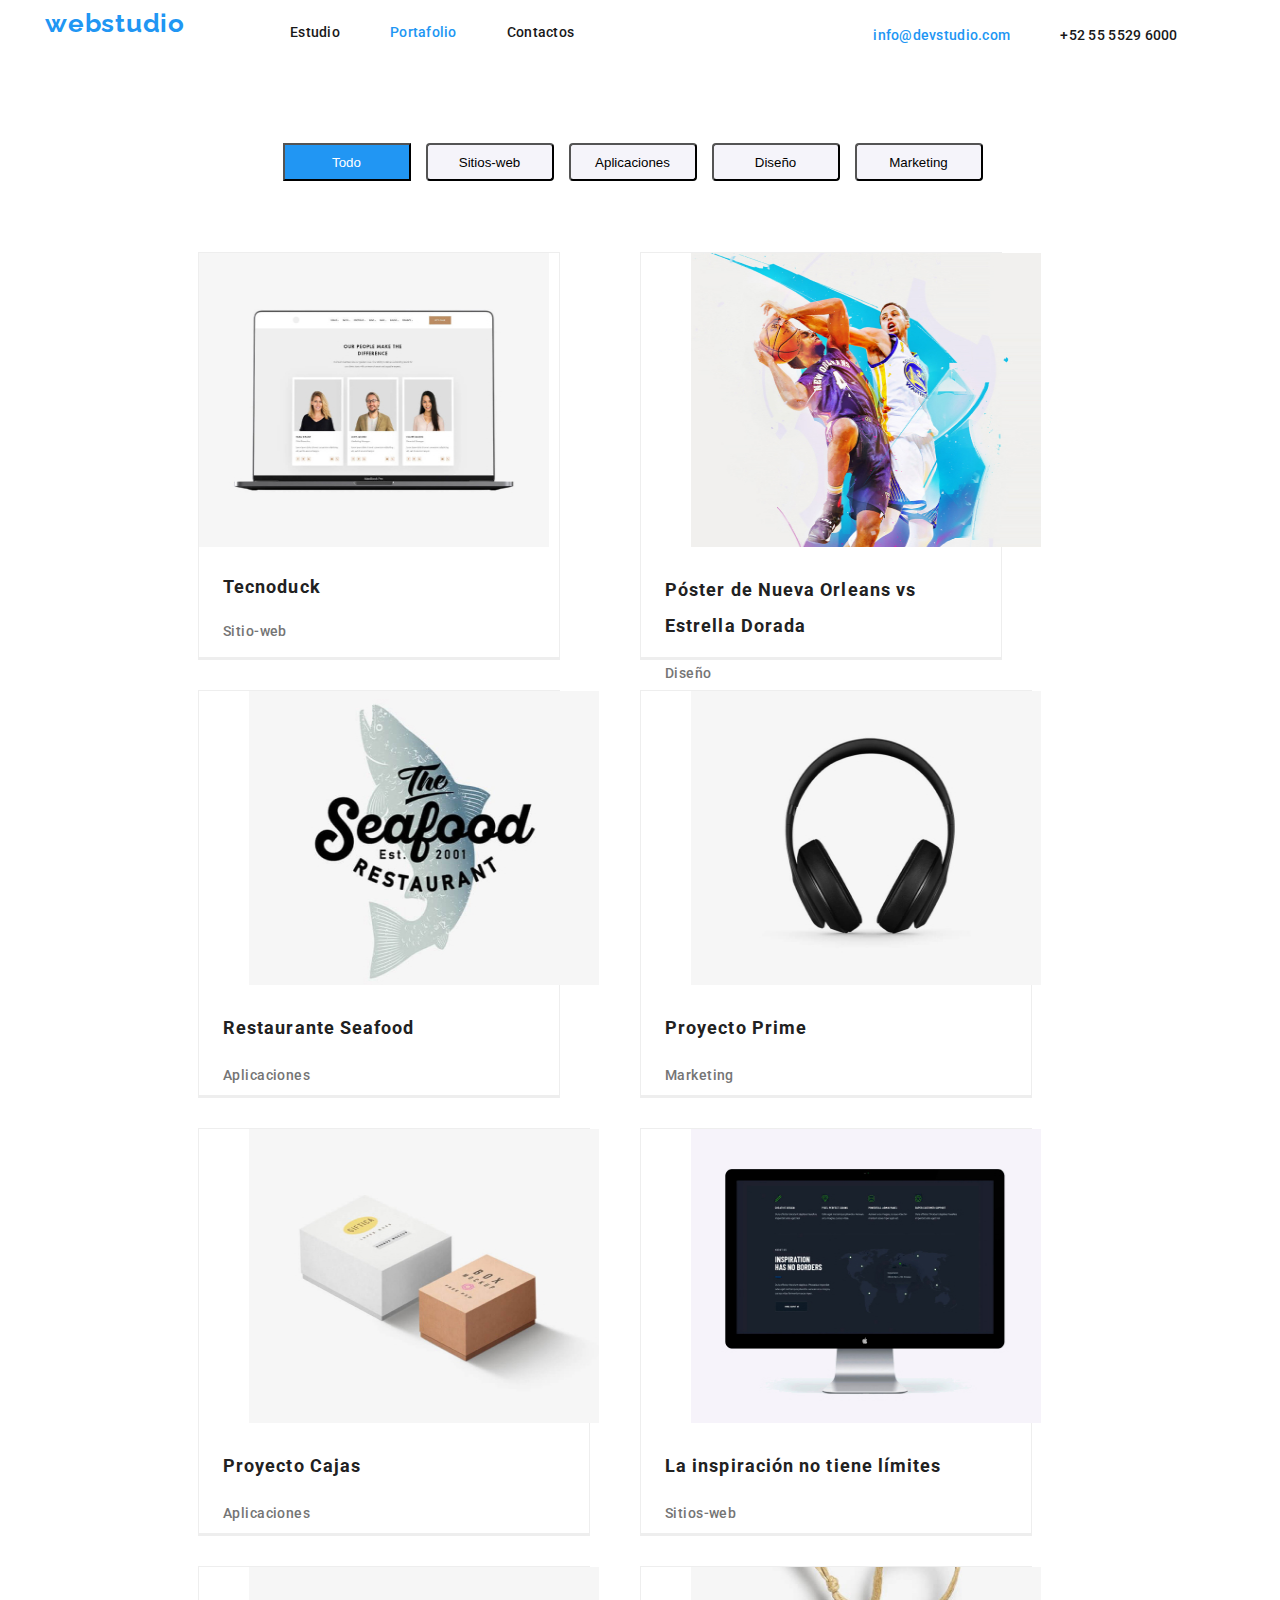
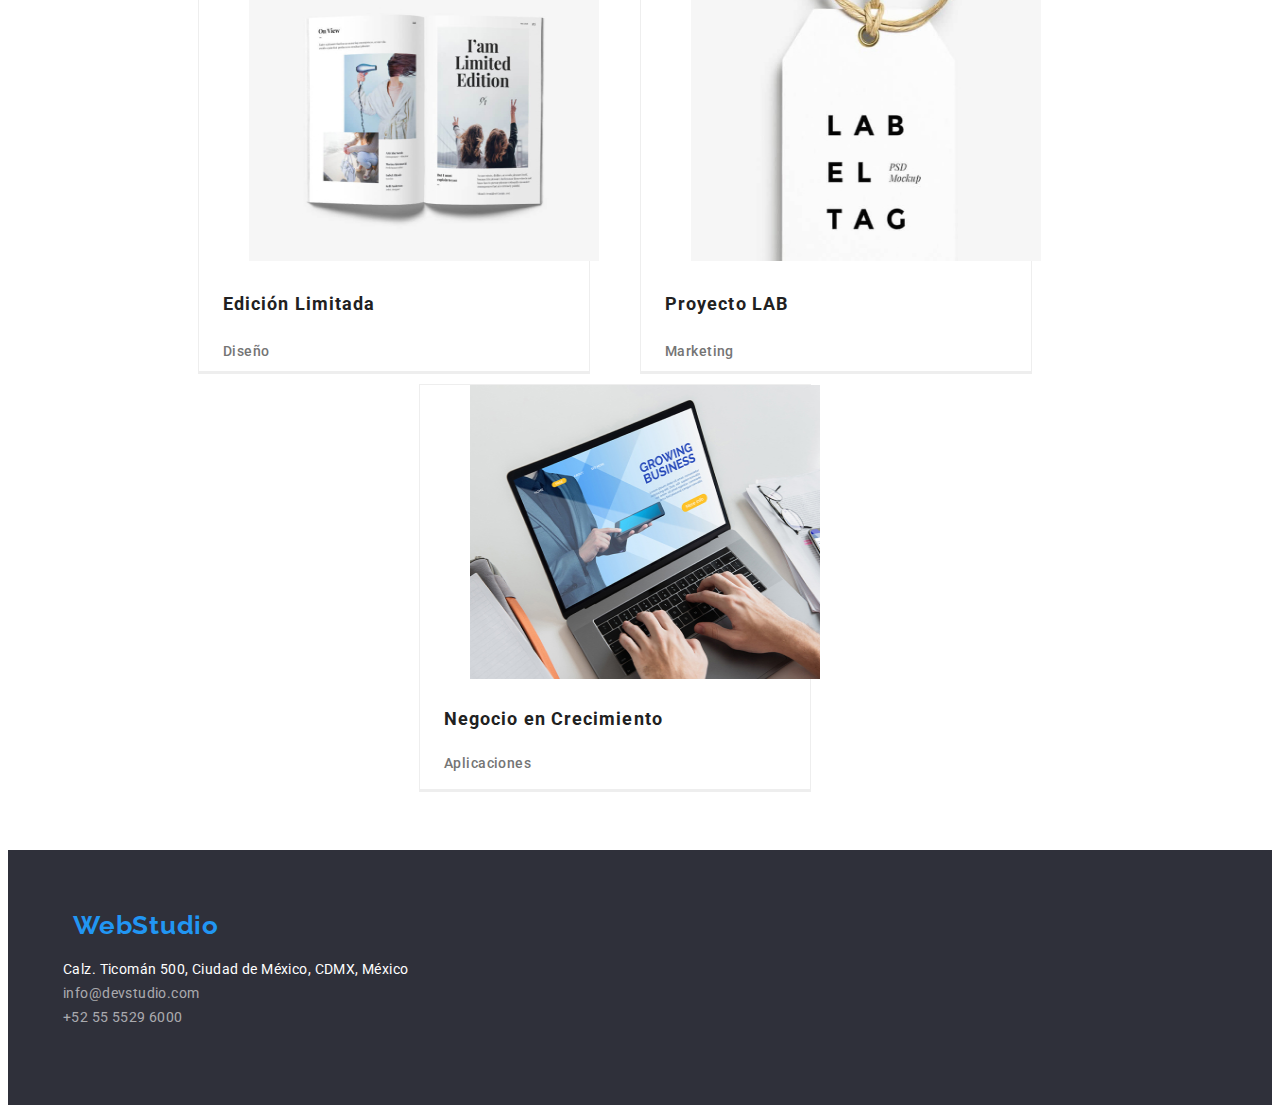
==== portafolio.html @ d55bf47f "Initial commit" ====
<!DOCTYPE html>
<html lang="en">

    <head>
        <meta http-equiv="Content-Type" content="text/html; charset=UTF-8">

        <meta http-equiv="X-UA-Compatible" content="IE=edge">
        <title>STUDIO-PORTAFOLIO</title>
        <meta name="description" content="">
        <meta name="viewport" content="width=device-width, initial-scale=1">
        <link rel="stylesheet" href="./css/styles.css">
        <link
            href="https://fonts.googleapis.com/css2?family=Raleway:wght@700&family=Roboto:wght@400;500;700;900&display=swap"
            rel="stylesheet">
    </head>

    <body class="body">
        <div class="container">
            <header class="header">
                <a class="link-web" href="#">webstudio </a>
                <nav class="container-nav">
                    <ul class="link-navg">
                        
                        <li class="stud-tex"><a class="link" href="./index.html"> Estudio</a></li>
                        <li class="stud-tex"><a class="link-stu" href="./portafolio.html">Portafolio</a></li>
                        <li class="stud-tex"><a class="link" href="#">Contactos</a></li>
                    </ul>
                </nav>
                <ul class="link-contact">
                    <li><a class="email" href="#">info@devstudio.com</a></li>
                    <li><a class="contact" href="tel">+52 55 5529 6000</a></li>
                </ul>
        </div>

        </header>
        <main>
            <section>
                <div class="buttons-container">

                <ul class="con-button">
                    <li class="buttons-portafolio">
                        <button class="button1" type="button">Todo</button>
                    </li>
                    <li class="buttons-portafolio">
                        <button class="button" type="button">Sitios-web</button>
                    </li>
                    <li class="buttons-portafolio">
                        <button class="button" type="button">Aplicaciones</button>
                    </li>
                    <li class="buttons-portafolio">
                        <button class="button" type="button">Diseño</button>
                    </li>
                    <li class="buttons-portafolio">
                        <button class="button" type="button">Marketing</button>
                    </li>
                </ul>
            </div>
             
                    <ul class="cont-portafolio-img">
                        <li class="cont-img-portafolio">
                            <a href="#" class="link-portafolio">
                                <img class="img-portafolio" src="images/imagen-8.jpg" alt="Plano 1" width="370">
                                <h2 class="title-portafolio">Tecnoduck</h2>
                                <p class="text-portafolio">Sitio-web</p>
                        </li>
                        <li class="cont-img-portafolio">
                            <a href="#" class="link-portafolio">
                                <img class="img-portafolio" src="images/imagen-9.jpg" alt="basketball players" width="390"
                                    height="294">
    
                                <h3 class="title-portafolio"> Póster de Nueva Orleans vs Estrella Dorada</h3>
                                <p class="text-portafolio">Diseño</p>
                        </li>
                        <li class="cont-img-portafolio">
                            <a href="#" class="link-portafolio">
                                <img class="img-portafolio" src="images/imagen-10.jpg" alt="restaurant logo" width="390"
                                    height="294">
    
                                <h3 class="title-portafolio"> Restaurante Seafood</h3>
                                <p class="text-portafolio"> Aplicaciones</p>
                        </li>
                        <li class="cont-img-portafolio1">
                            <a href="#" class="link-portafolio">
                                <img class="img-portafolio" src="images/imagen-11.jpg" alt="headphones" width="390"
                                    height="294">
    
                                <h3 class="title-portafolio"> Proyecto Prime</h3>
                                <p class="text-portafolio"> Marketing</p>
                        </li>
                        <li class="cont-img-portafolio1">
                            <a href="#" class="link-portafolio">
                                <img class="img-portafolio" src="images/imagen-12.jpg" alt="boxess" width="390"
                                    height="294">
    
                                <h3 class="title-portafolio"> Proyecto Cajas</h3>
                                <p class="text-portafolio">Aplicaciones</p>
                        </li>
                        <li class="cont-img-portafolio1">
                            <a href="#" class="link-portafolio">
                                <img class="img-portafolio" src="images/imagen-13.jpg" alt="pc" width="390" height="294">
    
                                <h3 class="title-portafolio"> La inspiración no tiene límites</h3>
                                <p class="text-portafolio">Sitios-web</p>
                        </li>
                        <li class="cont-img-portafolio2"> 
                            <a href="#" class="link-portafolio">
                                <img class="img-portafolio" src="images/imagen-14.jpg" alt="magazine" width="390"
                                    height="294">
    
    
                                <h3 class="title-portafolio"> Edición Limitada</h3>
                                <p class="text-portafolio">Diseño</p>
                        </li>
                        <li class="cont-img-portafolio2">
                            <a href="#" class="link-portafolio">
                                <img class="img-portafolio" src="images/imagen-15.jpg" alt="label" width="390" height="294">
    
                                <h3 class="title-portafolio"> Proyecto LAB</h3>
                                <p class="text-portafolio"> Marketing</p>
                        </li>
                        <li class="cont-img-portafolio2">
                            <a href="#" class="link-portafolio">
                                <img class="img-portafolio" src="images/imagen-16.jpg" alt="pc" width="390" height="294">
    
                                <h2 class="title-portafolio"> Negocio en Crecimiento</h2>
                                <p class="text-portafolio"> Aplicaciones</p>
                        </li>
                    </ul>
        </main>
        <footer class="container-ftr">
            <a class="link-web" href="">WebStudio</a>
            <address>
                <ul class="ul">
                    <li>
                        <a class="link2" href="ссылка google map" target="_blank" rel="noopener noreferrer">Calz.
                            Ticomán 500, Ciudad
                            de México, CDMX, México</a>
                    </li>
                    <li>
                        <a class="link3" href="mailto:info@devstudio.com">info@devstudio.com</a>
                    </li>
                    <li>
                        <a class="link3" href="tel:380961111111">+52 55 5529 6000 </a>
                    </li>
                </ul>
            </address>
        </footer>

    </body>
---- css/styles.css ----
body {
  font-family: 'Roboto', 'Arial', sans-serif;
  background: #ffffff;
}
:root {
  --var-color-text: #757575;
  --var-color-fondo-hover-focus: #2196f3;
  --var-colo-text-hover-focus: #ffffff;
  --var-color-fondo: #2f303a;
  --var-color-fondo1: #f5f4fa;
}
.container {
  width: 1200px;
  margin-left: 15px;
  margin-right: 15px;
  margin: 0 auto;margin: auto;
  padding-bottom: 50px;
  font-style: normal;
  font-weight: 700;
  font-size: 36px;
  line-height: 1.166em;
  text-align: center;
  letter-spacing: 0.03em;
  color: var(--var-color-title);
}
.header {
  background: #ffffff;
  height: 40px;
  display: flex;
}

.link-web {
  width: 145px;
height: 31px;
left: 215px;
top: 24px;

font-family: 'Raleway';
font-style: normal;
font-weight: 700;
font-size: 26px;
line-height: 31px;
/* identical to box height */

text-align: right;
letter-spacing: 0.03em;

color: #2196F3;
}

.link-navg {
  display: flex;
  list-style: none;
  margin: auto;
  width: 281px;
  height: 16px;
  left: 453px;
  top: 32px;
}
.container-nav {
  display: flex;
  padding-left: 15px;
}


.stud-tex {
  font-size: 14px;
line-height: 16px;
letter-spacing: 0.02em;
text-decoration: none;
color: #212121;

}

a {
  text-decoration: none;
  font-style: normal;
  font-weight: 500;
  font-size: 14px;
  line-height: 1.7142em;
  letter-spacing: 0.02em;
  color: var(--var-color-text);
  margin-right: 50px;
  padding: 0px;
}

.link-navg a:hover,
.link-navg a:focus {
  color: var(--var-color-fondo-hover-focus);
}
.link  {
  font-style: 14px;
  display: flex;
  text-decoration: none;
  color: #19191a;
}
.link-stu {
  color: #2196F3;
}
.link-contact {
  display: flex;
  list-style: none;
  margin: auto;
  padding: 0px;
  padding-left: 290px;
  color: #2196f3;
}


.email {
  font-size: 14px;
  color: #2196f3;
}

.contact {
  font-size: 14px;
  cursor: pointer;
  color: #19191a;
}
.contact:hover {
  font-size: 14px;
  cursor: pointer;
  color:#2196f3;
}


main {
  background: var(--var-colo-text-hover-focus);
}

.container-prin {
  background: var(--var-color-fondo);
  filter: drop-shadow(0px 4px 4px rgba(0, 0, 0, 0.25));
  margin: auto;
  padding-top: 200px;
  padding-bottom: 200px;
}

.title {
  width: 696px;
  display: block;
  margin: 0 auto;
  padding: 0px;
  padding-bottom: 30px;
  font-style: normal;
  font-weight: 900;
  font-size: 44px;
  line-height: 1.363em;
 

  text-align: center;
  justify-content: center;
  letter-spacing: 0.06em;
  text-transform: uppercase;

  color: #FFFFFF;
}
.button-index {
  /* Centrar boton */
  display: flex;
  margin: 0 auto;
  align-items: center;
  justify-content: center;
  background: #2196F3;
  color: #FFFFFF;
  padding-top: 10px;
  padding-left: 32px;
  padding-right: 32px;
  padding-bottom: 10px;

  font-family: inherit;
  font-style: normal;
  font-weight: 700;
  font-size: 16px;
  line-height: 1.875em;
  letter-spacing: 0.06em;
  cursor: pointer;
  border-radius: 4px;
  border: 2px solid var(--brand-color);
}

.button-index:hover,
.button-index:focus,
.button-index:active {
  background: var(--var-color-fondo-hover-focus);
  color: var(--var-colo-text-hover-focus);
}
.button-index:hover {
  background: #2196f3;
  color: #ffffff;
}

section {
  margin: 0 auto;
  padding-top: 24px;
}
.principal-detalles {
  padding: 0px;
  margin: 0 auto;
  display: flex;
}

.principal-detalles ul {
  display: flex;
  justify-content: center;
  margin: 0 auto;
  padding: 0px;
}

.lis-detalle {
  margin-right: 30px;
  list-style: none;
  display: flex;
}

.title-a {
  font-style: normal;
  font-weight: 700;
  font-size: 14px;
  line-height: 1.428em;
  letter-spacing: 0.03em;
  text-transform: uppercase;
  margin: 0 auto;
  color: var(--var-color-title);
}

.text-a {
  width: 270px;
  margin: auto;
  font-size: 14px;
  line-height: 1.71em;
  
  letter-spacing: 0.00em;
  color: var(--var-color-text);
}
.title:hover,
.title-a:hover,
.title-a:focus,
.text-a:hover,
.text-a:active,
.title2:hover {
    text-decoration: underline var(--var-color-fondo-hover-focus) 1px;
}
.container-imges {
  display: flex;
  flex-wrap: wrap;
  justify-content: center;
  margin: auto;
  padding-top: 94px;
  padding-bottom: 94px;
  width: 1173.16px;
height: 425px;
left: 215px;
top: 991px;

}

.title2 {
  margin: 70px;
  padding-bottom: 50px;
  font-style: normal;
  font-weight: 700;
  font-size: 36px;
  line-height: 1.166em;
  text-align: center;
  letter-spacing: 0.03em;
  color: var(--var-color-title);
}
.list-img {
    margin: 0px;
    padding: 30px;
    list-style: none;
    display: flex;
    width: 1173.16px;
height: 425px;
left: 215px;
top: 991px;
margin-left: 65.26px;
border: 20px;
margin-bottom: 20px;

}
.images-detalle {
  width: 373.16px;
  height: 323.7px;
  margin-left: 2S.26px;
  margin-right: 23.42px;
  list-style: none;
  
}

.images-prin-detalle {
  width: 373.16px;
  height: 323.7px;
  margin-bottom: 20px;
}

.images-prin-detalle:hover {
  border: 2px solid var(--var-color-fondo-hover-focus);
  border-radius: 2px;
  list-style: none;
  color: #2196F3;
}
.container-equipo {
  display: flex;
  flex-wrap: wrap;
  background: var(--var-color-fondo1);
  padding-bottom: 94px;
  padding-top: 94px;
}
.list-equipo {
  display: flex;
  list-style: none;

}

.title3 {
 margin: auto;
    padding-bottom: 50px;
    font-style: normal;
    font-weight: 700;
    font-size: 36px;
    line-height: 1.166em;
    text-align: center;
    letter-spacing: 0.03em;
    color: var(--var-color-title);
}
.cont-equi {
  background: #FFFFFF;
    margin-right: 30px;
    padding-bottom: 30px;

    box-shadow: 0px 1px 3px rgba(0, 0, 0, 0.12), 0px 1px 1px rgba(0, 0, 0, 0.14), 0px 2px 1px rgba(0, 0, 0, 0.2);
    border-radius: 0px 0px 4px 4px;
}
.cont-equi:hover,
.title3:hover {
  text-decoration: underline var(--var-color-fondo-hover-focus) 1px;
}

footer {
  min-width: 250;
  /* height: 252px; */
  padding-left: 15px;
  padding-top: 60px;
  padding-bottom: 60px;
  background: var(--var-color-fondo);
}

.container-foo {
  margin: 42px;
  padding:0em;
  margin-top: auto;
}
.link2 {
  width: 231px;
  height: 21px;
  left: 215px;
  top: 2258px;
  
  font-family: 'Roboto';
  font-style: normal;
  font-weight: 400;
  font-size: 14px;
  line-height: 24px;
  /* or 171% */
  
  letter-spacing: 0.03em;
  
  color: #FFFFFF;
}
.link2:hover {
  color: #2196f3;
}

.link3 {
  width: 231px;
height: 21px;
left: 215px;
top: 2329px;

font-family: 'Roboto';
font-style: normal;
font-weight: 400;
font-size: 14px;
line-height: 24px;
/* or 171% */

letter-spacing: 0.03em;

color: rgba(255, 255, 255, 0.6);
}
.link3:hover {
  color: #2196f3;
}
.buttons-conatiner {
  margin: 0 auto;
    padding: 0px;
}
.con-button {
  display: flex;
    align-items: center;
    justify-content: center;
    margin: auto;
    padding: 0px;
    padding-bottom: 50px;
    width: 611px;
height: 80px;
left: 520px;
top: 200px;
}
ul {
  list-style: none;
}
.button {
  width: 128px;
height: 38px;
left: calc(50% - 128px/2 - 160px);
top: calc(50% - 38px/2 - 735px);
margin-right: 15px;

background: #F5F4FA;
border-radius: 4px;
}
.button1 {
  cursor: pointer;

  background: #2196f3;
  color: #ffffff;
  width: 128px;
  height: 38px;
  left: calc(50% - 128px/2 - 160px);
  top: calc(50% - 38px/2 - 735px);
  margin-right: 15px;
  

}

.button1,
.button:hover {
  background: #2196f3;
  color: #ffffff;
}
img:hover {
  left: calc(50% - 370px / 2);
  top: calc(50% - 404px / 2 - 464px);

  background: #ffffff;
  border: 1px solid #eeeeee;
  color: #2196f3;
}

.title1 {
  font-style: normal;
    font-weight: 700;
    font-size: 14px;
    text-align: center;
    line-height: 1.428em;
    letter-spacing: 0.03em;
    text-transform: uppercase;
    color: var(--var-color-title);
}
.text1 {
  margin: auto;
    font-size: 14px;
    text-align: center;
    line-height: 1.71em;
    /* or 171% */
    letter-spacing: 0.03em;
    color: var(--var-color-text);
}

.img-equipo:hover {
  border: 2px solid var(--var-color-fondo-hover-focus);
  border-radius: 2px;
}
samp {
  font-family: monospace;
}
.link-footer {
  list-style: none;
  font-style: normal;
  padding: 0%;
  width: 231px;
  height: 92px;
  justify-content: center;
  margin: 42px;
  padding: 0%;
}

.link-footer a:hover,
.link-footer a:focus {
  color: var(--var-color-fondo-hover-focus);
}

.link-footer a {
  text-decoration: none;
  font-style: normal;

}
.cont-portafolio-img {
  margin: 0 auto;
  padding: 0px;
  display: flex;
  flex-wrap: wrap;
  justify-content: center;
  
}
.cont-img-portafolio {
  width: 370px;
  height: 404px;
  margin-right: 30px;
  margin-bottom: 30px;
  border: 1px solid #EEEEEE;
  border-bottom: 3px solid #EEEEEE;
}


.img-portafolio {
  width: 350px;
  height: 294px;
 
  cursor: pointer;
}
.img-portafolio:hover {
  border: 2px solid var(--var-color-fondo-hover-focus);
  border-radius: 2px;
  list-style: none;
  color: #2196F3;

  color: var(--var-color-title);
}
.cont-img-portafolio {
  width: 360px;
  height: 404px;
  margin-bottom: 30px;
  border: 1px solid #EEEEEE;
  border-bottom: 3px solid #EEEEEE;
}
.cont-img-portafolio1 {
  width: 390px;
  height: 404px;
  margin-bottom: 30px;
  border: 1px solid #EEEEEE;
  border-bottom: 3px solid #EEEEEE;
}

.cont-img-portafolio2 {
  width: 390px;
  height: 404px;
  margin-bottom: 10px;
  border: 1px solid #EEEEEE;
  border-bottom: 3px solid #EEEEEE;
}

.cont-img-portafolio3 {
  width: 350px;
  height: 400px;
  margin-bottom: 30px;
  border: 1px solid #EEEEEE;
  border-bottom: 3px solid #EEEEEE;
}

.cont-img-portafolio:hover,
.cont-img-portafolio1:hover,
.cont-img-portafolio2:hover,
.cont-img-portafolio3:hover {
  background: #FFFFFF;
  box-shadow: 0px 1px 1px rgba(0, 0, 0, 0.12), 0px 4px 4px rgba(0, 0, 0, 0.06), 1px 4px 6px rgba(0, 0, 0, 0.16);
}
.title-portafolio {
  margin-left: 24px;
  margin-right: 24px;
  font-style: normal;
  font-weight: 700;
  font-size: 18px;
  line-height: 2em;
  color: #212121;
 
  letter-spacing: 0.06em;
}

.text-portafolio {
  margin-left: 24px;
  margin-right: 24px;
  font-size: 14px;
  line-height: 1.71em;
  letter-spacing: 0.03em;
  color: var(--var-color-text);
}
.title-portafolio:hover,
.text-portafolio:hover {
    text-decoration: underline var(--var-color-fondo-hover-focus) 1px;
    

  }
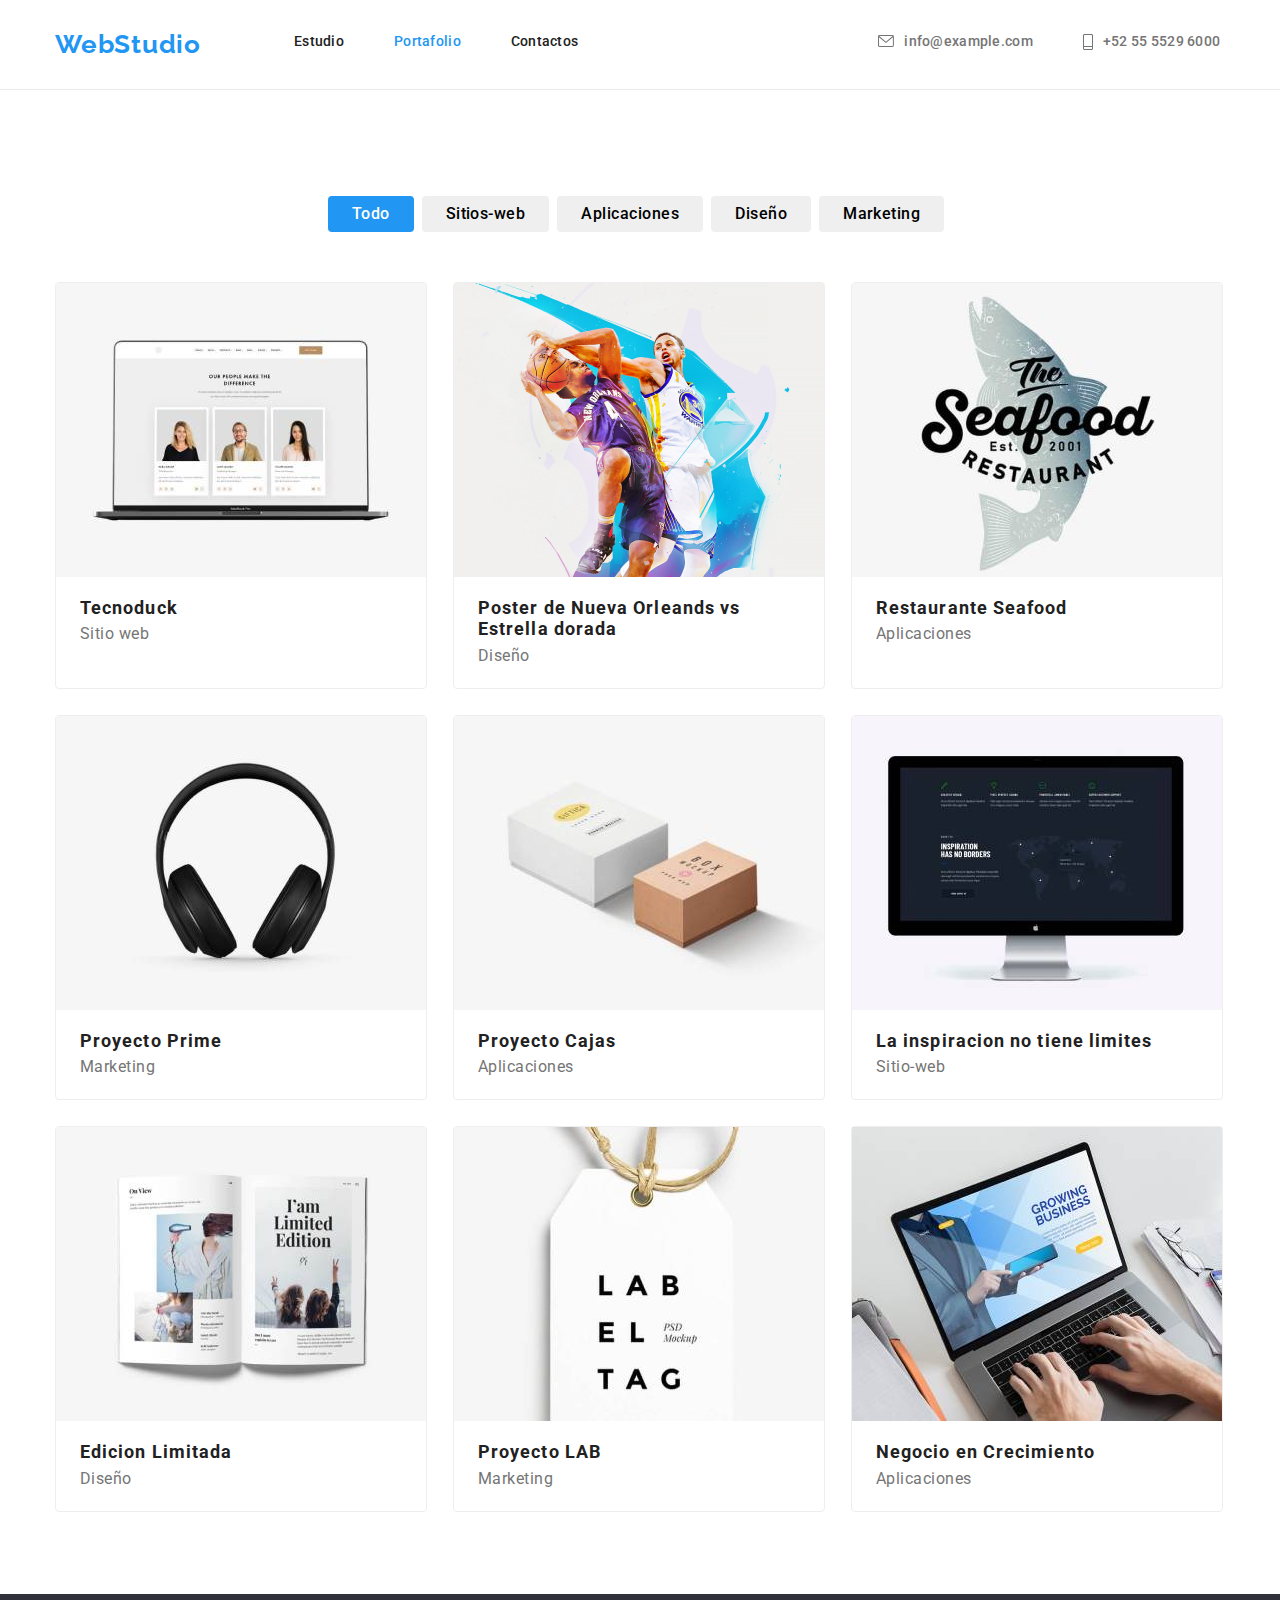
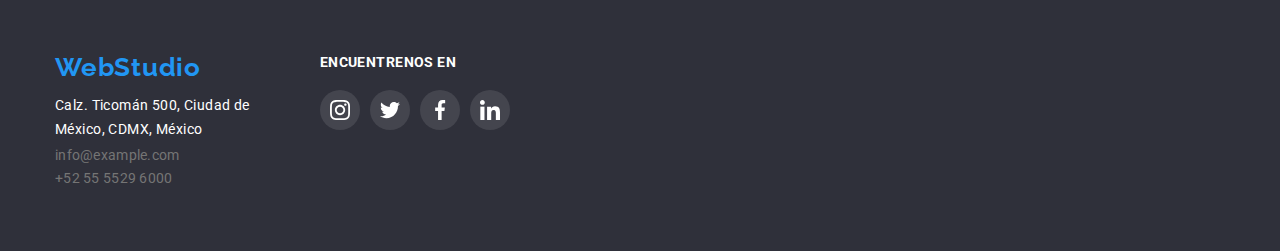
==== commit 569a7522: "commit 4" ====
--- a/portafolio.html
+++ b/portafolio.html
@@ -1,149 +1,222 @@
 <!DOCTYPE html>
 <html lang="en">
-
-    <head>
-        <meta http-equiv="Content-Type" content="text/html; charset=UTF-8">
-
-        <meta http-equiv="X-UA-Compatible" content="IE=edge">
-        <title>STUDIO-PORTAFOLIO</title>
-        <meta name="description" content="">
-        <meta name="viewport" content="width=device-width, initial-scale=1">
-        <link rel="stylesheet" href="./css/styles.css">
-        <link
-            href="https://fonts.googleapis.com/css2?family=Raleway:wght@700&family=Roboto:wght@400;500;700;900&display=swap"
-            rel="stylesheet">
-    </head>
-
-    <body class="body">
+  <head>
+    <meta charset="UTF-8" />
+    <meta http-equiv="X-UA-Compatible" content="IE=edge" />
+    <meta name="viewport" content="width=device-width, initial-scale=1.0" />
+    <title>tarea de casa 2</title>
+    <!-- Primeramente el normalizador -->
+    <link
+      rel="stylesheet"
+      href="https://cdnjs.cloudflare.com/ajax/libs/modern-normalize/1.0.0/modern-normalize.min.css"
+    />
+    <link rel="stylesheet" href="./css/styles.css" />
+    <link rel="preconnect" href="https://fonts.googleapis.com" />
+    <link rel="preconnect" href="https://fonts.gstatic.com" crossorigin />
+    <link
+      href="https://fonts.googleapis.com/css2?family=Raleway:wght@700&family=Roboto:wght@400;500;700;900&display=swap"
+      rel="stylesheet"
+    />
+  </head>
+  <body>
+    <header class="container-header">
+      <div class="container flex">
+        <nav class="container-nav">
+          <a class="header-webstudio" href="webStudio">WebStudio</a>
+          <ul class="set-header">
+            <li class="item-header">
+              <a class="header-text" href="./index.html"> Estudio</a>
+            </li>
+            <li class="item-header">
+              <a class="header-text portafolio" href="./portafolio.html">
+                Portafolio</a
+              >
+            </li>
+            <li class="item-header">
+              <a class="header-text" href="Contactos"> Contactos</a>
+            </li>
+          </ul>
+        </nav>
+        <ul class="set-link-header">
+          <li class="item-header">
+            <svg class="icons-header">
+              <use href="./images/symbol-defs.svg#icon-sobre"></use>
+            </svg>
+            <a class="a-header-text" href="info@example.com">
+              info@example.com
+            </a>
+          </li>
+          <li class="item-header">
+            <svg class="icons-header telefonio">
+              <use href="./images/symbol-defs.svg#icon-telefonio"></use>
+            </svg>
+            <a class="a-header-text" href="+525555296000"> +52 55 5529 6000 </a>
+          </li>
+        </ul>
+      </div>
+    </header>
+    <main>
+      <section class="container-briefcase">
         <div class="container">
-            <header class="header">
-                <a class="link-web" href="#">webstudio </a>
-                <nav class="container-nav">
-                    <ul class="link-navg">
-                        
-                        <li class="stud-tex"><a class="link" href="./index.html"> Estudio</a></li>
-                        <li class="stud-tex"><a class="link-stu" href="./portafolio.html">Portafolio</a></li>
-                        <li class="stud-tex"><a class="link" href="#">Contactos</a></li>
-                    </ul>
-                </nav>
-                <ul class="link-contact">
-                    <li><a class="email" href="#">info@devstudio.com</a></li>
-                    <li><a class="contact" href="tel">+52 55 5529 6000</a></li>
-                </ul>
+          <ul class="set-filter-briefcase">
+            <li class="item-filter-briefcase">
+              <button type="button" class="filter-briefcase todo">Todo</button>
+            </li>
+            <li class="item-filter-briefcase">
+              <button type="button" class="filter-briefcase sitio">
+                Sitios-web
+              </button>
+            </li>
+            <li class="item-filter-briefcase">
+              <button type="button" class="filter-briefcase aplicaciones">
+                Aplicaciones
+              </button>
+            </li>
+            <li class="item-filter-briefcase">
+              <button type="button" class="filter-briefcase diseño">
+                Diseño
+              </button>
+            </li>
+            <li class="item-filter-briefcase">
+              <button type="button" class="filter-briefcase marketing">
+                Marketing
+              </button>
+            </li>
+          </ul>
+          <ul class="set-products">
+            <li class="item-products">
+              <a href="product" class="link-products">
+                <img src="./images/computerthree.jpg" alt="Computerthree" />
+                <h2 class="title-information">Tecnoduck</h2>
+                <p class="contens-information">Sitio web</p>
+              </a>
+            </li>
+            <li class="item-products">
+              <a href="product" class="link-products">
+                <img
+                  src="./images/basketball.jpg"
+                  alt="Poster New Orleans VS Golden Star"
+                />
+                <h2 class="title-information">
+                  Poster de Nueva Orleands vs<br />
+                  Estrella dorada
+                </h2>
+                <p class="contens-information">Diseño</p>
+              </a>
+            </li>
+            <li class="item-products">
+              <a href="product" class="link-products">
+                <img
+                  src="./images/theseafood.jpg"
+                  alt="The Seafood Restaurant"
+                />
+                <h2 class="title-information">Restaurante Seafood</h2>
+                <p class="contens-information">Aplicaciones</p>
+              </a>
+            </li>
+            <li class="item-products">
+              <a href="product" class="link-products">
+                <img src="./images/headphones.jpg" alt="Headphones" />
+                <h2 class="title-information">Proyecto Prime</h2>
+                <p class="contens-information">Marketing</p>
+              </a>
+            </li>
+            <li class="item-products">
+              <a href="product" class="link-products">
+                <img src="./images/thebox.jpg" alt="The Boxs" />
+                <h2 class="title-information">Proyecto Cajas</h2>
+                <p class="contens-information">Aplicaciones</p>
+              </a>
+            </li>
+            <li class="item-products">
+              <a href="product" class="link-products">
+                <img src="./images/computer.jpg" alt="Computer" />
+                <h2 class="title-information">
+                  La inspiracion no tiene limites
+                </h2>
+                <p class="contens-information">Sitio-web</p>
+              </a>
+            </li>
+            <li class="item-products">
+              <a href="product" class="link-products">
+                <img src="./images/magazine.jpg" alt="Magazine" />
+                <h2 class="title-information">Edicion Limitada</h2>
+                <p class="contens-information">Diseño</p>
+              </a>
+            </li>
+            <li class="item-products">
+              <a href="product" class="link-products">
+                <img src="./images/label.jpg" alt="Labeltag" />
+                <h2 class="title-information">Proyecto LAB</h2>
+                <p class="contens-information">Marketing</p>
+              </a>
+            </li>
+            <li class="item-products">
+              <a href="product" class="link-products">
+                <img src="./images/computertwo.jpg" alt="Computer Two" />
+                <h2 class="title-information">Negocio en Crecimiento</h2>
+                <p class="contens-information">Aplicaciones</p>
+              </a>
+            </li>
+          </ul>
         </div>
-
-        </header>
-        <main>
-            <section>
-                <div class="buttons-container">
-
-                <ul class="con-button">
-                    <li class="buttons-portafolio">
-                        <button class="button1" type="button">Todo</button>
-                    </li>
-                    <li class="buttons-portafolio">
-                        <button class="button" type="button">Sitios-web</button>
-                    </li>
-                    <li class="buttons-portafolio">
-                        <button class="button" type="button">Aplicaciones</button>
-                    </li>
-                    <li class="buttons-portafolio">
-                        <button class="button" type="button">Diseño</button>
-                    </li>
-                    <li class="buttons-portafolio">
-                        <button class="button" type="button">Marketing</button>
-                    </li>
-                </ul>
-            </div>
-             
-                    <ul class="cont-portafolio-img">
-                        <li class="cont-img-portafolio">
-                            <a href="#" class="link-portafolio">
-                                <img class="img-portafolio" src="images/imagen-8.jpg" alt="Plano 1" width="370">
-                                <h2 class="title-portafolio">Tecnoduck</h2>
-                                <p class="text-portafolio">Sitio-web</p>
-                        </li>
-                        <li class="cont-img-portafolio">
-                            <a href="#" class="link-portafolio">
-                                <img class="img-portafolio" src="images/imagen-9.jpg" alt="basketball players" width="390"
-                                    height="294">
-    
-                                <h3 class="title-portafolio"> Póster de Nueva Orleans vs Estrella Dorada</h3>
-                                <p class="text-portafolio">Diseño</p>
-                        </li>
-                        <li class="cont-img-portafolio">
-                            <a href="#" class="link-portafolio">
-                                <img class="img-portafolio" src="images/imagen-10.jpg" alt="restaurant logo" width="390"
-                                    height="294">
-    
-                                <h3 class="title-portafolio"> Restaurante Seafood</h3>
-                                <p class="text-portafolio"> Aplicaciones</p>
-                        </li>
-                        <li class="cont-img-portafolio1">
-                            <a href="#" class="link-portafolio">
-                                <img class="img-portafolio" src="images/imagen-11.jpg" alt="headphones" width="390"
-                                    height="294">
-    
-                                <h3 class="title-portafolio"> Proyecto Prime</h3>
-                                <p class="text-portafolio"> Marketing</p>
-                        </li>
-                        <li class="cont-img-portafolio1">
-                            <a href="#" class="link-portafolio">
-                                <img class="img-portafolio" src="images/imagen-12.jpg" alt="boxess" width="390"
-                                    height="294">
-    
-                                <h3 class="title-portafolio"> Proyecto Cajas</h3>
-                                <p class="text-portafolio">Aplicaciones</p>
-                        </li>
-                        <li class="cont-img-portafolio1">
-                            <a href="#" class="link-portafolio">
-                                <img class="img-portafolio" src="images/imagen-13.jpg" alt="pc" width="390" height="294">
-    
-                                <h3 class="title-portafolio"> La inspiración no tiene límites</h3>
-                                <p class="text-portafolio">Sitios-web</p>
-                        </li>
-                        <li class="cont-img-portafolio2"> 
-                            <a href="#" class="link-portafolio">
-                                <img class="img-portafolio" src="images/imagen-14.jpg" alt="magazine" width="390"
-                                    height="294">
-    
-    
-                                <h3 class="title-portafolio"> Edición Limitada</h3>
-                                <p class="text-portafolio">Diseño</p>
-                        </li>
-                        <li class="cont-img-portafolio2">
-                            <a href="#" class="link-portafolio">
-                                <img class="img-portafolio" src="images/imagen-15.jpg" alt="label" width="390" height="294">
-    
-                                <h3 class="title-portafolio"> Proyecto LAB</h3>
-                                <p class="text-portafolio"> Marketing</p>
-                        </li>
-                        <li class="cont-img-portafolio2">
-                            <a href="#" class="link-portafolio">
-                                <img class="img-portafolio" src="images/imagen-16.jpg" alt="pc" width="390" height="294">
-    
-                                <h2 class="title-portafolio"> Negocio en Crecimiento</h2>
-                                <p class="text-portafolio"> Aplicaciones</p>
-                        </li>
-                    </ul>
-        </main>
-        <footer class="container-ftr">
-            <a class="link-web" href="">WebStudio</a>
-            <address>
-                <ul class="ul">
-                    <li>
-                        <a class="link2" href="ссылка google map" target="_blank" rel="noopener noreferrer">Calz.
-                            Ticomán 500, Ciudad
-                            de México, CDMX, México</a>
-                    </li>
-                    <li>
-                        <a class="link3" href="mailto:info@devstudio.com">info@devstudio.com</a>
-                    </li>
-                    <li>
-                        <a class="link3" href="tel:380961111111">+52 55 5529 6000 </a>
-                    </li>
-                </ul>
-            </address>
-        </footer>
-
-    </body>+      </section>
+    </main>
+    <!--Footer-->
+    <footer class="container-footer">
+      <div class="container flex">
+        <div class="block">
+          <a class="header-webstudio-footer" href="webStudio">WebStudio</a>
+          <address class="address-footer">
+            <p class="p-footer">
+              Calz. Ticomán 500, Ciudad de <br />México, CDMX, México
+            </p>
+            <ul class="set-addrees-footer">
+              <li class="item-a-footer">
+                <a class="a-footer" href="info@example.com">
+                  info@example.com</a
+                >
+              </li>
+              <li class="item-a-footer">
+                <a class="a-footer" href="+525555296000"> +52 55 5529 6000 </a>
+              </li>
+            </ul>
+          </address>
+        </div>
+        <div class="container-footer-icons">
+          <p class="title-meet">ENCUENTRENOS EN</p>
+          <ul class="set-footer-icons">
+            <li>
+              <div class="circle-footer-icons">
+                <svg class="social-media-footer">
+                  <use href="./images/symbol-defs.svg#icon-instagram"></use>
+                </svg>
+              </div>
+            </li>
+            <li>
+              <div class="circle-footer-icons">
+                <svg class="social-media-footer">
+                  <use href="./images/symbol-defs.svg#icon-twitter"></use>
+                </svg>
+              </div>
+            </li>
+            <li>
+              <div class="circle-footer-icons">
+                <svg class="social-media-footer">
+                  <use href="./images/symbol-defs.svg#icon-facebook"></use>
+                </svg>
+              </div>
+            </li>
+            <li>
+              <div class="circle-footer-icons">
+                <svg class="social-media-footer">
+                  <use href="./images/symbol-defs.svg#icon-linkedin"></use>
+                </svg>
+              </div>
+            </li>
+          </ul>
+        </div>
+      </div>
+    </footer>
+  </body>
+</html>
--- a/css/styles.css
+++ b/css/styles.css
@@ -1,596 +1,649 @@
+html {
+  box-sizing: border-box;
+}
+
+:root {
+  --color-text: #212121;
+  --background-color-heroes: #2f303a;
+  --border-buttom-header-color: #ececec;
+  --background-color-header: #ffffff;
+  --background-color-team: #f5f4fa;
+  --color-pseudoclase: #2196f3;
+  --color-link: #757575;
+  --item-products-border: #eeeeee;
+  --background-color-icons-footer: rgba(255, 255, 255, 0.1);
+  --color-icons: rgba(117, 117, 117, 1);
+  --background-color-heroes-degrade: rgba(47, 48, 58, 0.4);
+}
+
+*,
+*::after,
+*::before {
+  box-sizing: inherit;
+}
+/* Estilos para poner a cero la sangría superior de los elementos */
+h1,
+h2,
+h3,
+h4,
+h5,
+h6,
+p {
+  margin-top: 0;
+  margin-bottom: 0;
+}
+/* Clase para restablecer las propiedades básicas de las listas (ul) */
+ul {
+  list-style: none;
+  padding-left: 0;
+  text-decoration: none;
+  margin: 0;
+}
+/* Clase para restablecer las propiedades básicas de los enlaces */
+a {
+  text-decoration: none;
+  color: inherit;
+}
+/* Propiedades para la correcta visualización de las imágenes */
+img {
+  display: block;
+  max-width: 100%;
+  height: auto;
+}
+/* Propiedad para anular la cursiva en address */
+
+address {
+  font-style: normal;
+}
+
 body {
-  font-family: 'Roboto', 'Arial', sans-serif;
-  background: #ffffff;
-}
-:root {
-  --var-color-text: #757575;
-  --var-color-fondo-hover-focus: #2196f3;
-  --var-colo-text-hover-focus: #ffffff;
-  --var-color-fondo: #2f303a;
-  --var-color-fondo1: #f5f4fa;
-}
+  font-size: 14px;
+  font-family: 'Roboto', sans-serif;
+  letter-spacing: 0.03em;
+  color: var(--color-text);
+}
+
+/* header */
+
 .container {
   width: 1200px;
-  margin-left: 15px;
-  margin-right: 15px;
-  margin: 0 auto;margin: auto;
-  padding-bottom: 50px;
-  font-style: normal;
-  font-weight: 700;
-  font-size: 36px;
-  line-height: 1.166em;
-  text-align: center;
-  letter-spacing: 0.03em;
-  color: var(--var-color-title);
-}
-.header {
-  background: #ffffff;
-  height: 40px;
-  display: flex;
-}
-
-.link-web {
-  width: 145px;
-height: 31px;
-left: 215px;
-top: 24px;
-
-font-family: 'Raleway';
-font-style: normal;
-font-weight: 700;
-font-size: 26px;
-line-height: 31px;
-/* identical to box height */
-
-text-align: right;
-letter-spacing: 0.03em;
-
-color: #2196F3;
-}
-
-.link-navg {
-  display: flex;
-  list-style: none;
-  margin: auto;
-  width: 281px;
+  padding-left: 15px;
+  padding-right: 15px;
+  margin-left: auto;
+  margin-right: auto;
+}
+
+.flex {
+  display: flex;
+}
+
+.container-header {
+  display: flex;
+  background-color: var(--background-color-header);
+  border-bottom: 1px solid var(--border-buttom-header-color);
+}
+
+.container-nav {
+  display: flex;
+}
+
+.header-webstudio {
+  color: var(--color-pseudoclase);
+  font-family: 'Raleway', sans-serif;
+  font-size: 26px;
+  font-weight: 700;
+  line-height: 1.1em;
+  letter-spacing: 0.03em;
+  text-align: right;
+  text-decoration: none;
+  padding: 30px 0px;
+  margin-right: 93px;
+}
+
+.set-header {
+  display: flex;
+  padding: 30px 0px;
+  margin-right: 300px;
+}
+
+.header-text {
+  font-size: 14px;
+  font-weight: 500;
+  line-height: 1.7em;
+  letter-spacing: 0.02em;
+  text-decoration: none;
+}
+
+.header-text:hover,
+.header-text:focus {
+  color: var(--color-pseudoclase);
+}
+
+.set-link-header {
+  display: flex;
+  padding: 30px 0px;
+}
+
+.item-header {
+  display: flex;
+}
+
+.item-header:not(:last-child) {
+  margin-right: 50px;
+}
+
+.estudio {
+  color: var(--color-pseudoclase);
+}
+
+.portafolio {
+  color: var(--color-pseudoclase);
+}
+
+.a-header-text {
+  color: var(--color-link);
+  font-weight: 500;
+  font-size: 14px;
+  line-height: 1.7em;
+  letter-spacing: 0.02em;
+  text-decoration: none;
+  text-align: right;
+}
+
+.icons-header {
+  height: 12px;
+  width: 16px;
+  fill: var(--color-icons);
+  cursor: pointer;
+  margin-right: 10px;
+  margin-top: 5px;
+}
+
+.telefonio {
   height: 16px;
-  left: 453px;
-  top: 32px;
-}
-.container-nav {
-  display: flex;
-  padding-left: 15px;
-}
-
-
-.stud-tex {
-  font-size: 14px;
-line-height: 16px;
-letter-spacing: 0.02em;
-text-decoration: none;
-color: #212121;
-
-}
-
-a {
-  text-decoration: none;
-  font-style: normal;
-  font-weight: 500;
-  font-size: 14px;
-  line-height: 1.7142em;
-  letter-spacing: 0.02em;
-  color: var(--var-color-text);
-  margin-right: 50px;
-  padding: 0px;
-}
-
-.link-navg a:hover,
-.link-navg a:focus {
-  color: var(--var-color-fondo-hover-focus);
-}
-.link  {
-  font-style: 14px;
-  display: flex;
-  text-decoration: none;
-  color: #19191a;
-}
-.link-stu {
-  color: #2196F3;
-}
-.link-contact {
-  display: flex;
-  list-style: none;
-  margin: auto;
-  padding: 0px;
-  padding-left: 290px;
-  color: #2196f3;
-}
-
-
-.email {
-  font-size: 14px;
-  color: #2196f3;
-}
-
-.contact {
-  font-size: 14px;
-  cursor: pointer;
-  color: #19191a;
-}
-.contact:hover {
-  font-size: 14px;
-  cursor: pointer;
-  color:#2196f3;
-}
-
-
-main {
-  background: var(--var-colo-text-hover-focus);
-}
-
-.container-prin {
-  background: var(--var-color-fondo);
-  filter: drop-shadow(0px 4px 4px rgba(0, 0, 0, 0.25));
-  margin: auto;
+  width: 10px;
+  margin-top: 4px;
+}
+
+.item-header:hover .a-header-text {
+  color: var(--color-pseudoclase);
+}
+
+.item-header:hover .icons-header {
+  fill: var(--color-pseudoclase);
+}
+
+/* Main Section Heroes */
+.container-heroes {
+  background-image: linear-gradient(rgba(35, 39, 50, 0.6), rgba(5, 7, 12, 0.6)),
+    url(../images/Imagen.jpg);
   padding-top: 200px;
   padding-bottom: 200px;
 }
 
-.title {
-  width: 696px;
-  display: block;
-  margin: 0 auto;
-  padding: 0px;
-  padding-bottom: 30px;
+.heroes-title {
+  color: white;
+
   font-style: normal;
   font-weight: 900;
   font-size: 44px;
-  line-height: 1.363em;
- 
-
-  text-align: center;
-  justify-content: center;
+  line-height: 60px;
+
+  text-align: center;
   letter-spacing: 0.06em;
   text-transform: uppercase;
-
-  color: #FFFFFF;
-}
-.button-index {
-  /* Centrar boton */
-  display: flex;
-  margin: 0 auto;
+}
+
+.heroes-button {
+  margin: auto;
+  gap: 10px;
+  padding: 10px 32px;
+  font-style: normal;
+  font-weight: 700;
+  font-size: 16px;
+  line-height: 1.8;
+  display: flex;
+  letter-spacing: 0.06em;
+  cursor: pointer;
+  box-shadow: 0px 4px 4px rgba(0, 0, 0, 0.15);
+  border-radius: 4px;
+  margin-top: 30px;
+  background-color: var(--color-pseudoclase);
+  color: var(--background-color-header);
+}
+
+/* Main Section indicators */
+
+.container-indicators {
+  padding-top: 95px;
+  padding-bottom: 94px;
+}
+
+.item-indicadors {
+  flex-basis: calc((100%-90px) / 4);
+}
+
+.box-indicators {
+  width: 270px;
+  height: 120px;
+  background: #f5f4fa;
+  border-radius: 4px;
+  margin-bottom: 30px;
+  display: inline-flex;
+}
+
+.icons-indicators {
+  padding: 25px 100px;
+  fill: var(--color-icons);
+  cursor: pointer;
+}
+
+.icons-indicators:hover {
+  fill: #2196f3;
+}
+
+.card-set-indicators {
+  display: flex;
+  gap: 30px;
+}
+
+.indicators-title {
+  color: var(--color-text);
+  font-size: 14px;
+  font-weight: 700;
+  line-height: 1.7;
+  letter-spacing: 0.03em;
+  text-align: left;
+  margin-bottom: 10px;
+}
+
+.indicators-text {
+  color: var(--color-link);
+  font-size: 14px;
+  font-weight: 400;
+  line-height: 1.7;
+  letter-spacing: 0.03em;
+  text-align: left;
+}
+
+/* Main Section dedicate */
+
+.container-dedicate {
+  margin: auto;
+  mix-blend-mode: normal;
+}
+
+.dedicate-our-title {
+  font-size: 36px;
+  font-weight: 700;
+  line-height: 1.5;
+  letter-spacing: 0.03em;
+  text-align: center;
+  margin-bottom: 55.05px;
+}
+
+.set-images-dedicate {
+  display: flex;
+  margin: auto;
+  justify-content: center;
+  gap: 30px;
+}
+
+.background {
+  width: 373px;
+  height: 323px;
+  position: relative;
+}
+
+.box-dedicate-bottom {
+  width: 370px;
+  height: 70px;
+  background: rgba(47, 48, 58, 0.8);
+  position: absolute;
+  bottom: 0;
+}
+
+.text-dedicate {
+  font-weight: 700;
+  font-size: 14px;
+  line-height: 1.5;
+  text-align: center;
+  letter-spacing: 0.03em;
+  text-transform: uppercase;
+  color: var(--background-color-header);
+  padding: 27px 79px;
+}
+
+/* Main Section team */
+
+.our-team {
+  margin-top: 94px;
+  background-color: var(--background-color-team);
+}
+
+.title-our-team {
+  font-size: 36px;
+  font-weight: 700;
+  line-height: 1.5;
+  letter-spacing: 0.03em;
+  text-align: center;
+  margin: auto;
+  padding-top: 94px;
+}
+
+.set-images-team {
+  display: flex;
+  margin-top: 50px;
+  padding-bottom: 94px;
+  gap: 30px;
+}
+
+.item-our-team {
+  box-shadow: 0px 1px 3px rgba(0, 0, 0, 0.12), 0px 1px 1px rgba(0, 0, 0, 0.14),
+    0px 2px 1px rgba(0, 0, 0, 0.2);
+  border-radius: 0px 0px 4px 4px;
+  background-color: white;
+}
+
+.name-employee {
+  color: var(--color-text);
+  font-size: 16px;
+  font-weight: 500;
+  line-height: 1.5;
+  letter-spacing: 0.03em;
+  text-align: center;
+  padding-top: 30px;
+}
+
+.function-employee {
+  color: var(--color-link);
+  font-size: 16px;
+  font-weight: 400;
+  line-height: 1.5;
+  letter-spacing: 0.03em;
+  text-align: center;
+  margin-top: 10px;
+}
+
+.icons-our-team {
+  display: flex;
+  padding-top: 16px;
+  padding-bottom: 30px;
   align-items: center;
   justify-content: center;
-  background: #2196F3;
-  color: #FFFFFF;
-  padding-top: 10px;
-  padding-left: 32px;
-  padding-right: 32px;
-  padding-bottom: 10px;
-
-  font-family: inherit;
-  font-style: normal;
-  font-weight: 700;
+  gap: 15px;
+}
+
+.hover-conjunt-team:hover .circle-our-team-icons {
+  background-color: var(--color-pseudoclase);
+}
+.hover-conjunt-team:hover .social-media {
+  fill: var(--background-color-header);
+}
+
+.circle-our-team-icons {
+  height: 40px;
+  width: 40px;
+  border-radius: 50%;
+  display: flex;
+  align-items: center;
+  justify-content: center;
+  cursor: pointer;
+}
+
+.circle-our-team-icons:hover {
+  background-color: var(--color-pseudoclase);
+}
+
+.social-media {
+  height: 20px;
+  width: 20px;
+  fill: var(--color-icons);
+  cursor: pointer;
+}
+
+.social-media:hover {
+  fill: var(--background-color-header);
+}
+
+.container-regular-customers {
+  padding-bottom: 151px;
+}
+
+.title-regular-customers {
+  font-size: 36px;
+  font-weight: 700;
+  line-height: 1.5;
+  letter-spacing: 0.03em;
+  text-align: center;
+  padding-top: 59px;
+  margin-bottom: 44px;
+}
+
+.set-regular-customer {
+  gap: 30px;
+  display: flex;
+}
+
+.logos-regular-customer {
+  box-sizing: border-box;
+  border: 1px solid #afb1b8;
+  border-radius: 4px;
+  width: 170px;
+  height: 81px;
+  padding: 14px 32px;
+  fill: var(--color-icons);
+  cursor: pointer;
+}
+
+.box-regular-customer:hover .logos-regular-customer {
+  fill: var(--color-pseudoclase);
+  border-color: var(--color-pseudoclase);
+}
+
+/* page Briefcase*/
+
+/* Desde este punto se maneja la pagina de portafolio */
+
+/* main section FilterBriefcase */
+
+.container-briefcase {
+  background-color: white;
+  margin: auto;
+}
+
+.set-filter-briefcase {
+  display: flex;
+  padding-top: 106px;
+  align-items: center;
+  justify-content: center;
+}
+
+.item-filter-briefcase {
+  margin-right: 8px;
+}
+
+.filter-briefcase {
+  border-radius: 4px;
   font-size: 16px;
-  line-height: 1.875em;
+  font-weight: 500;
+  line-height: 1.5;
+  letter-spacing: 0.03em;
+  text-align: center;
+  border: none;
+  cursor: pointer;
+  padding: 6px 24px;
+}
+
+.filter-briefcase:hover,
+.filter-briefcase:focus {
+  box-shadow: 0px 2px 2px 0px rgba(0, 0, 0, 0.12);
+
+  box-shadow: 0px 1px 2px 0px rgba(0, 0, 0, 0.08);
+
+  box-shadow: 0px 3px 1px 0px rgba(0, 0, 0, 0.1);
+}
+
+.todo {
+  background: var(--color-pseudoclase);
+  color: white;
+  text-align: center;
+}
+
+.filter-briefcase:hover,
+.filter-briefcase:focus {
+  background: var(--color-pseudoclase);
+  color: white;
+}
+
+/* main section products */
+
+.set-products {
+  display: flex;
+  flex-wrap: wrap;
+  margin-top: 50px;
+  padding-bottom: 82px;
+  gap: 26px;
+}
+
+.item-products {
+  background-color: var(--background-color-header);
+  border-radius: 4px;
+  border: 1px solid var(--item-products-border);
+}
+
+.item-products:hover {
+  box-shadow: 1px 4px 6px 0px rgba(0, 0, 0, 0.16);
+
+  box-shadow: 0px 4px 4px 0px rgba(0, 0, 0, 0.06);
+
+  box-shadow: 0px 1px 1px 0px rgba(0, 0, 0, 0.12);
+}
+
+.title-information {
+  cursor: pointer;
+  font-size: 18px;
+  font-weight: 700;
+  line-height: 1.2;
   letter-spacing: 0.06em;
-  cursor: pointer;
-  border-radius: 4px;
-  border: 2px solid var(--brand-color);
-}
-
-.button-index:hover,
-.button-index:focus,
-.button-index:active {
-  background: var(--var-color-fondo-hover-focus);
-  color: var(--var-colo-text-hover-focus);
-}
-.button-index:hover {
-  background: #2196f3;
-  color: #ffffff;
-}
-
-section {
-  margin: 0 auto;
-  padding-top: 24px;
-}
-.principal-detalles {
-  padding: 0px;
-  margin: 0 auto;
-  display: flex;
-}
-
-.principal-detalles ul {
-  display: flex;
-  justify-content: center;
-  margin: 0 auto;
-  padding: 0px;
-}
-
-.lis-detalle {
-  margin-right: 30px;
-  list-style: none;
-  display: flex;
-}
-
-.title-a {
-  font-style: normal;
-  font-weight: 700;
-  font-size: 14px;
-  line-height: 1.428em;
-  letter-spacing: 0.03em;
-  text-transform: uppercase;
-  margin: 0 auto;
-  color: var(--var-color-title);
-}
-
-.text-a {
-  width: 270px;
-  margin: auto;
-  font-size: 14px;
-  line-height: 1.71em;
-  
-  letter-spacing: 0.00em;
-  color: var(--var-color-text);
-}
-.title:hover,
-.title-a:hover,
-.title-a:focus,
-.text-a:hover,
-.text-a:active,
-.title2:hover {
-    text-decoration: underline var(--var-color-fondo-hover-focus) 1px;
-}
-.container-imges {
-  display: flex;
-  flex-wrap: wrap;
-  justify-content: center;
-  margin: auto;
-  padding-top: 94px;
-  padding-bottom: 94px;
-  width: 1173.16px;
-height: 425px;
-left: 215px;
-top: 991px;
-
-}
-
-.title2 {
-  margin: 70px;
-  padding-bottom: 50px;
-  font-style: normal;
-  font-weight: 700;
-  font-size: 36px;
-  line-height: 1.166em;
-  text-align: center;
-  letter-spacing: 0.03em;
-  color: var(--var-color-title);
-}
-.list-img {
-    margin: 0px;
-    padding: 30px;
-    list-style: none;
-    display: flex;
-    width: 1173.16px;
-height: 425px;
-left: 215px;
-top: 991px;
-margin-left: 65.26px;
-border: 20px;
-margin-bottom: 20px;
-
-}
-.images-detalle {
-  width: 373.16px;
-  height: 323.7px;
-  margin-left: 2S.26px;
-  margin-right: 23.42px;
-  list-style: none;
-  
-}
-
-.images-prin-detalle {
-  width: 373.16px;
-  height: 323.7px;
-  margin-bottom: 20px;
-}
-
-.images-prin-detalle:hover {
-  border: 2px solid var(--var-color-fondo-hover-focus);
-  border-radius: 2px;
-  list-style: none;
-  color: #2196F3;
-}
-.container-equipo {
-  display: flex;
-  flex-wrap: wrap;
-  background: var(--var-color-fondo1);
-  padding-bottom: 94px;
-  padding-top: 94px;
-}
-.list-equipo {
-  display: flex;
-  list-style: none;
-
-}
-
-.title3 {
- margin: auto;
-    padding-bottom: 50px;
-    font-style: normal;
-    font-weight: 700;
-    font-size: 36px;
-    line-height: 1.166em;
-    text-align: center;
-    letter-spacing: 0.03em;
-    color: var(--var-color-title);
-}
-.cont-equi {
-  background: #FFFFFF;
-    margin-right: 30px;
-    padding-bottom: 30px;
-
-    box-shadow: 0px 1px 3px rgba(0, 0, 0, 0.12), 0px 1px 1px rgba(0, 0, 0, 0.14), 0px 2px 1px rgba(0, 0, 0, 0.2);
-    border-radius: 0px 0px 4px 4px;
-}
-.cont-equi:hover,
-.title3:hover {
-  text-decoration: underline var(--var-color-fondo-hover-focus) 1px;
-}
+  text-align: left;
+  padding-top: 20px;
+  padding-left: 24px;
+  padding-right: 20px;
+}
+
+.contens-information {
+  cursor: pointer;
+  color: #757575;
+  font-size: 16px;
+  line-height: 1.5;
+  letter-spacing: 0.03em;
+  text-align: left;
+  padding-left: 24px;
+  padding-right: 24px;
+  padding-bottom: 20px;
+  margin-top: 4px;
+}
+
+/* Footer */
 
 footer {
-  min-width: 250;
-  /* height: 252px; */
-  padding-left: 15px;
+  color: white;
+  background-color: var(--background-color-heroes);
+}
+
+.container-footer {
   padding-top: 60px;
   padding-bottom: 60px;
-  background: var(--var-color-fondo);
-}
-
-.container-foo {
-  margin: 42px;
-  padding:0em;
-  margin-top: auto;
-}
-.link2 {
-  width: 231px;
-  height: 21px;
-  left: 215px;
-  top: 2258px;
-  
-  font-family: 'Roboto';
-  font-style: normal;
+}
+
+.header-webstudio-footer {
+  color: var(--color-pseudoclase);
+  font-family: 'Raleway', sans-serif;
+  font-size: 26px;
+  font-weight: 700;
+  line-height: 1;
+  letter-spacing: 0.03em;
+  text-decoration: none;
+  cursor: pointer;
+  margin-top: 60px;
+}
+
+.p-footer {
+  font-size: 14px;
   font-weight: 400;
-  font-size: 14px;
-  line-height: 24px;
-  /* or 171% */
-  
-  letter-spacing: 0.03em;
-  
-  color: #FFFFFF;
-}
-.link2:hover {
-  color: #2196f3;
-}
-
-.link3 {
-  width: 231px;
-height: 21px;
-left: 215px;
-top: 2329px;
-
-font-family: 'Roboto';
-font-style: normal;
-font-weight: 400;
-font-size: 14px;
-line-height: 24px;
-/* or 171% */
-
-letter-spacing: 0.03em;
-
-color: rgba(255, 255, 255, 0.6);
-}
-.link3:hover {
-  color: #2196f3;
-}
-.buttons-conatiner {
-  margin: 0 auto;
-    padding: 0px;
-}
-.con-button {
-  display: flex;
-    align-items: center;
-    justify-content: center;
-    margin: auto;
-    padding: 0px;
-    padding-bottom: 50px;
-    width: 611px;
-height: 80px;
-left: 520px;
-top: 200px;
-}
-ul {
-  list-style: none;
-}
-.button {
-  width: 128px;
-height: 38px;
-left: calc(50% - 128px/2 - 160px);
-top: calc(50% - 38px/2 - 735px);
-margin-right: 15px;
-
-background: #F5F4FA;
-border-radius: 4px;
-}
-.button1 {
-  cursor: pointer;
-
-  background: #2196f3;
-  color: #ffffff;
-  width: 128px;
-  height: 38px;
-  left: calc(50% - 128px/2 - 160px);
-  top: calc(50% - 38px/2 - 735px);
-  margin-right: 15px;
-  
-
-}
-
-.button1,
-.button:hover {
-  background: #2196f3;
-  color: #ffffff;
-}
-img:hover {
-  left: calc(50% - 370px / 2);
-  top: calc(50% - 404px / 2 - 464px);
-
-  background: #ffffff;
-  border: 1px solid #eeeeee;
-  color: #2196f3;
-}
-
-.title1 {
-  font-style: normal;
-    font-weight: 700;
-    font-size: 14px;
-    text-align: center;
-    line-height: 1.428em;
-    letter-spacing: 0.03em;
-    text-transform: uppercase;
-    color: var(--var-color-title);
-}
-.text1 {
+  line-height: 1.7;
+  letter-spacing: 0.03em;
+  margin-bottom: 2px;
+  margin-top: 14px;
+}
+
+.set-addrees-footer {
+  display: inline-block;
   margin: auto;
-    font-size: 14px;
-    text-align: center;
-    line-height: 1.71em;
-    /* or 171% */
-    letter-spacing: 0.03em;
-    color: var(--var-color-text);
-}
-
-.img-equipo:hover {
-  border: 2px solid var(--var-color-fondo-hover-focus);
-  border-radius: 2px;
-}
-samp {
-  font-family: monospace;
-}
-.link-footer {
-  list-style: none;
-  font-style: normal;
-  padding: 0%;
-  width: 231px;
-  height: 92px;
+}
+
+.item-a-footer {
+  margin: auto;
+}
+
+.a-footer:hover,
+.a-footer:focus {
+  color: var(--color-pseudoclase);
+}
+
+.a-footer:active {
+  color: var(--color-pseudoclase);
+}
+
+.a-footer {
+  color: var(--color-link);
+  font-weight: 400;
+  font-size: 14px;
+  line-height: 1.7;
+  letter-spacing: 0.02em;
+  margin-bottom: 47px;
+  padding-bottom: 9px;
+}
+
+.container-footer-icons {
+  display: flex;
+  background-color: var(background-color-icons-footer);
+  display: block;
+  margin-left: 70px;
+}
+
+.title-meet {
+  font-weight: 700;
+  font-size: 14px;
+  line-height: 16px;
+  letter-spacing: 0.03em;
+  text-transform: uppercase;
+  margin-bottom: 20px;
+}
+
+.set-footer-icons {
+  display: flex;
+  gap: 10px;
+}
+
+.circle-footer-icons {
+  height: 40px;
+  width: 40px;
+  background-color: var(--background-color-icons-footer);
+  border-radius: 50%;
+  display: flex;
+  align-items: center;
   justify-content: center;
-  margin: 42px;
-  padding: 0%;
-}
-
-.link-footer a:hover,
-.link-footer a:focus {
-  color: var(--var-color-fondo-hover-focus);
-}
-
-.link-footer a {
-  text-decoration: none;
-  font-style: normal;
-
-}
-.cont-portafolio-img {
-  margin: 0 auto;
-  padding: 0px;
-  display: flex;
-  flex-wrap: wrap;
-  justify-content: center;
-  
-}
-.cont-img-portafolio {
-  width: 370px;
-  height: 404px;
-  margin-right: 30px;
-  margin-bottom: 30px;
-  border: 1px solid #EEEEEE;
-  border-bottom: 3px solid #EEEEEE;
-}
-
-
-.img-portafolio {
-  width: 350px;
-  height: 294px;
- 
-  cursor: pointer;
-}
-.img-portafolio:hover {
-  border: 2px solid var(--var-color-fondo-hover-focus);
-  border-radius: 2px;
-  list-style: none;
-  color: #2196F3;
-
-  color: var(--var-color-title);
-}
-.cont-img-portafolio {
-  width: 360px;
-  height: 404px;
-  margin-bottom: 30px;
-  border: 1px solid #EEEEEE;
-  border-bottom: 3px solid #EEEEEE;
-}
-.cont-img-portafolio1 {
-  width: 390px;
-  height: 404px;
-  margin-bottom: 30px;
-  border: 1px solid #EEEEEE;
-  border-bottom: 3px solid #EEEEEE;
-}
-
-.cont-img-portafolio2 {
-  width: 390px;
-  height: 404px;
-  margin-bottom: 10px;
-  border: 1px solid #EEEEEE;
-  border-bottom: 3px solid #EEEEEE;
-}
-
-.cont-img-portafolio3 {
-  width: 350px;
-  height: 400px;
-  margin-bottom: 30px;
-  border: 1px solid #EEEEEE;
-  border-bottom: 3px solid #EEEEEE;
-}
-
-.cont-img-portafolio:hover,
-.cont-img-portafolio1:hover,
-.cont-img-portafolio2:hover,
-.cont-img-portafolio3:hover {
-  background: #FFFFFF;
-  box-shadow: 0px 1px 1px rgba(0, 0, 0, 0.12), 0px 4px 4px rgba(0, 0, 0, 0.06), 1px 4px 6px rgba(0, 0, 0, 0.16);
-}
-.title-portafolio {
-  margin-left: 24px;
-  margin-right: 24px;
-  font-style: normal;
-  font-weight: 700;
-  font-size: 18px;
-  line-height: 2em;
-  color: #212121;
- 
-  letter-spacing: 0.06em;
-}
-
-.text-portafolio {
-  margin-left: 24px;
-  margin-right: 24px;
-  font-size: 14px;
-  line-height: 1.71em;
-  letter-spacing: 0.03em;
-  color: var(--var-color-text);
-}
-.title-portafolio:hover,
-.text-portafolio:hover {
-    text-decoration: underline var(--var-color-fondo-hover-focus) 1px;
-    
-
-  }+  cursor: pointer;
+}
+
+.circle-footer-icons:hover {
+  background-color: var(--color-pseudoclase);
+}
+
+.social-media-footer {
+  height: 20px;
+  width: 20px;
+  fill: var(--background-color-header);
+}
